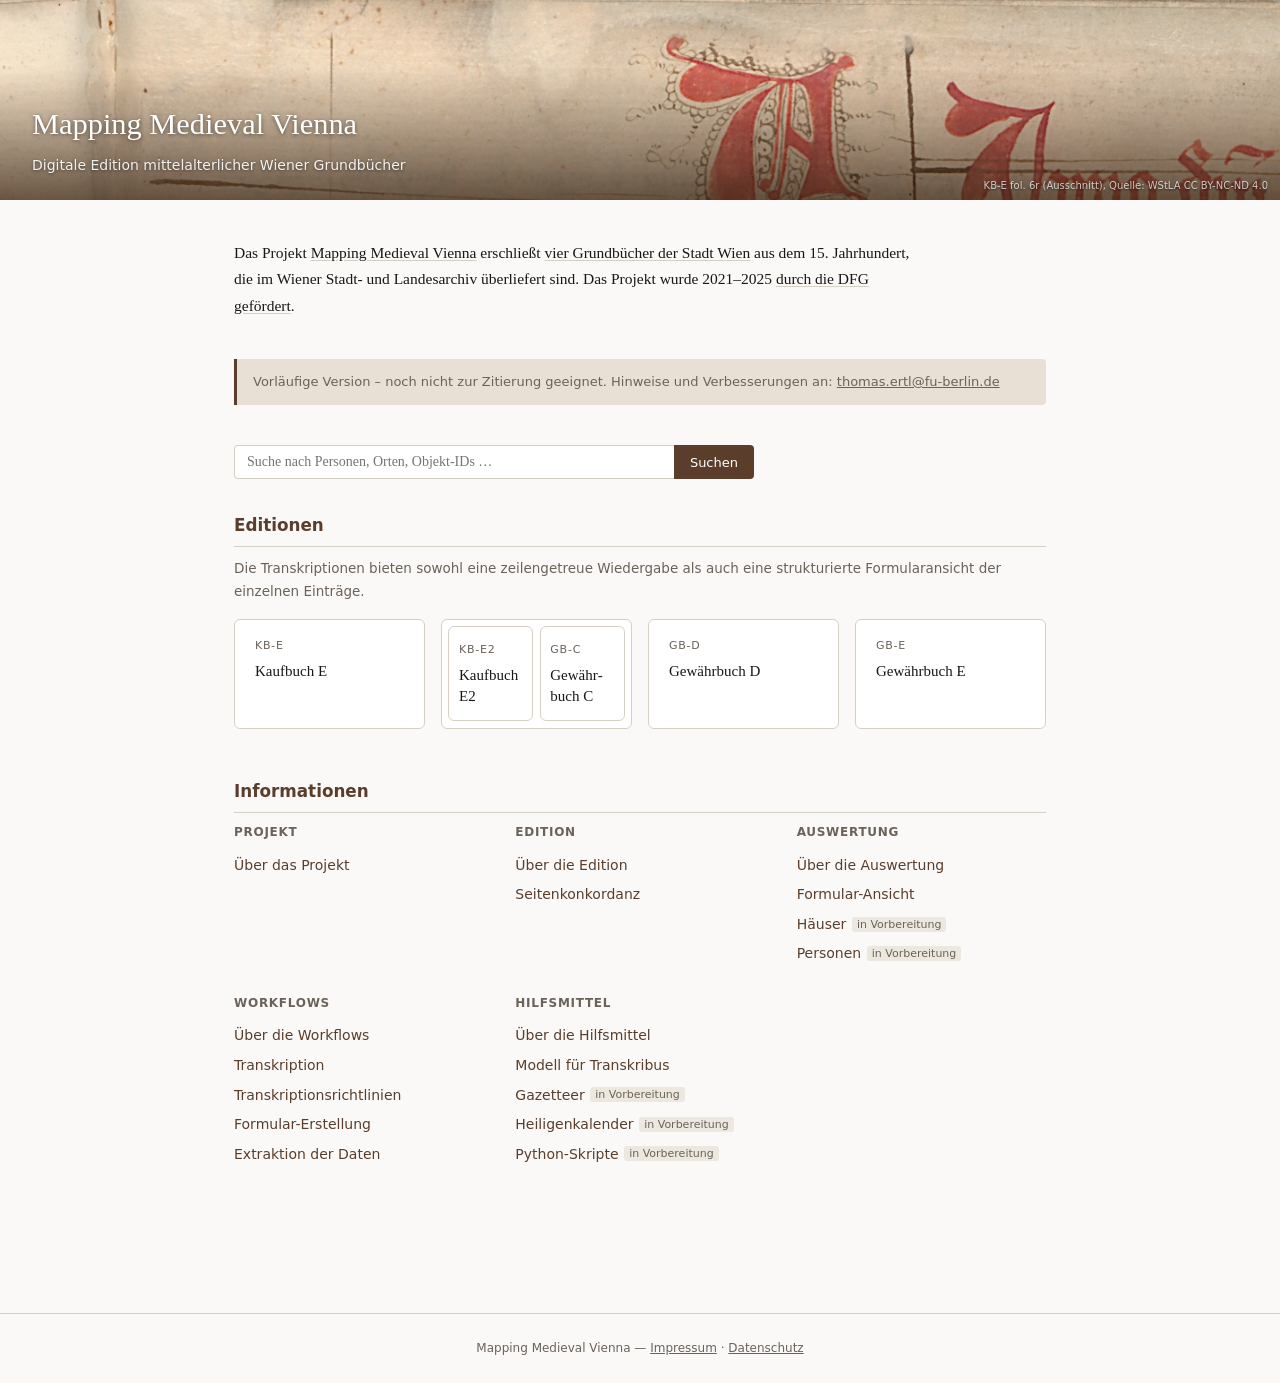
==== index.html @ 6503a749 "korrigierte Links" ====
<!DOCTYPE html>
<html lang="de">
<head>
  <meta charset="UTF-8">
  <meta name="viewport" content="width=device-width, initial-scale=1">
  <title>Mapping Medieval Vienna</title>
  <style>
    :root {
      --accent: #5a3e2b;
      --accent-light: #e8e0d5;
      --border: #d6d0c4;
      --muted: #6b6259;
      --font: Georgia, 'Times New Roman', serif;
      --font-ui: system-ui, -apple-system, sans-serif;
    }
    *, *::before, *::after { box-sizing: border-box; margin: 0; padding: 0; }
    body { font-family: var(--font); background: #faf9f7; color: #1a1714; line-height: 1.7; }

    /* ── Header: image with text overlay ── */
    header {
      position: relative;
      color: #fff;
    }
    .header-image {
      width: 100%;
      display: block;
      height: 200px;
      object-fit: cover;
      object-position: center 30%;
    }
    .header-text {
      position: absolute;
      bottom: 0; left: 0; right: 0;
      padding: 2rem 2rem 1.4rem;
      background: linear-gradient(to bottom, transparent 0%, rgba(50, 30, 15, 0.72) 100%);
    }
    .header-caption {
      position: absolute;
      bottom: 0.4rem; right: 0.75rem;
      font-family: var(--font-ui); font-size: 10px;
      color: rgba(255,255,255,0.75);
      text-shadow: 0 1px 2px rgba(0,0,0,0.6);
    }
    header h1 { font-size: 1.9rem; font-weight: normal; text-shadow: 0 1px 4px rgba(0,0,0,0.5); }
    header p  { margin-top: 0.2rem; font-family: var(--font-ui); font-size: 14px; opacity: 0.9; text-shadow: 0 1px 3px rgba(0,0,0,0.5); }

    main { max-width: 860px; margin: 2.5rem auto; padding: 0 1.5rem 4rem; }

    /* ── Intro ── */
    .intro {
      font-size: 15.5px;
      margin-bottom: 2.5rem;
      max-width: 680px;
    }
    .intro p + p { margin-top: 0.8rem; }
    .intro a {
      color: inherit;
      text-decoration: underline;
      text-decoration-color: var(--border);
      text-underline-offset: 2px;
    }
    .intro a:hover { text-decoration-color: var(--accent); }

    .notice {
      background: var(--accent-light); border-left: 3px solid var(--accent);
      padding: 0.75rem 1rem; font-family: var(--font-ui); font-size: 13px;
      color: var(--muted); border-radius: 0 4px 4px 0; margin-bottom: 2.5rem;
    }
    .notice a { color: var(--muted); }

    h2 {
      font-size: 1.05rem; font-family: var(--font-ui); font-weight: 600;
      color: var(--accent); margin-bottom: 0.6rem; padding-bottom: 0.4rem;
      border-bottom: 1px solid var(--border);
    }
    .section-intro {
      font-family: var(--font-ui); font-size: 13.5px; color: var(--muted);
      margin-bottom: 1rem;
    }

    /* ── Editions grid ── */
    .editions {
      display: grid;
      grid-template-columns: repeat(auto-fit, minmax(190px, 1fr));
      gap: 1rem; margin-bottom: 3rem;
    }
    .edition-card {
      display: block; text-decoration: none; background: #fff;
      border: 1px solid var(--border); border-radius: 6px;
      padding: 1.1rem 1.25rem;
      transition: border-color 0.15s, box-shadow 0.15s;
    }
    .edition-card:hover { border-color: var(--accent); box-shadow: 0 2px 8px rgba(90,62,43,0.1); }
    .edition-card .sigel { font-family: var(--font-ui); font-size: 11px; text-transform: uppercase; letter-spacing: 0.07em; color: var(--muted); margin-bottom: 0.35rem; }
    .edition-card .title { font-size: 15px; color: #1a1714; line-height: 1.4; }

    /* ── Edition group (two books in one file) ── */
    .edition-group {
      border: 1px solid var(--border);
      border-radius: 6px;
      background: #fff;
      padding: 0.4rem;
      min-width: 0;
    }
    .edition-group-cards {
      display: grid;
      grid-template-columns: 1fr 1fr;
      gap: 0.4rem;
    }
    .edition-group .edition-card {
      padding: 0.85rem 0.6rem;
      margin: 0;
      min-width: 0;
    }
    .edition-group .edition-card .title {
      word-break: break-word;
      hyphens: auto;
    }
    .info-sections {
      display: grid;
      grid-template-columns: repeat(auto-fit, minmax(220px, 1fr));
      gap: 1.5rem 2rem;
      margin-bottom: 2rem;
    }
    .info-section h3 {
      font-family: var(--font-ui); font-size: 12px; text-transform: uppercase;
      letter-spacing: 0.06em; color: var(--muted); margin-bottom: 0.5rem;
    }
    .info-section ul { list-style: none; }
    .info-section li { margin-bottom: 0.15rem; }
    .info-section a {
      font-family: var(--font-ui); font-size: 14px; color: var(--accent);
      text-decoration: none;
    }
    .info-section a:hover { text-decoration: underline; }
    .wip {
      font-size: 11px; color: var(--muted); background: #ece8e0;
      border-radius: 3px; padding: 1px 5px; margin-left: 0.35rem;
      vertical-align: middle; white-space: nowrap;
    }


    /* ── Quick search bar ── */
    .search-bar-wrap { margin-bottom: 2rem; }
    #quick-search { display: flex; gap: 0; max-width: 520px; }
    #quick-search input {
      flex: 1;
      font-family: var(--font);
      font-size: 14px;
      padding: 0.5rem 0.75rem;
      border: 1px solid var(--border);
      border-right: none;
      border-radius: 4px 0 0 4px;
      background: #fff;
      color: #1a1714;
    }
    #quick-search input:focus { outline: none; border-color: var(--accent); }
    #quick-search button {
      font-family: var(--font-ui);
      font-size: 13px;
      padding: 0.5rem 1rem;
      background: var(--accent);
      color: #fff;
      border: none;
      border-radius: 0 4px 4px 0;
      cursor: pointer;
      white-space: nowrap;
    }
    #quick-search button:hover { background: #4a3020; }
    /* ── Footer ── */
    footer {
      margin-top: 3rem; padding: 1.5rem; border-top: 1px solid var(--border);
      font-family: var(--font-ui); font-size: 12px; color: var(--muted); text-align: center;
    }
    footer a { color: var(--muted); }
  </style>
</head>
<body>

<header>
  <img class="header-image" src="anno-domini.jpg" alt="Initiale aus einem Wiener Grundbuch des 15. Jahrhunderts">
  <div class="header-text">
    <h1>Mapping Medieval Vienna</h1>
    <p>Digitale Edition mittelalterlicher Wiener Grundbücher</p>
  </div>
  <div class="header-caption">KB-E fol. 6r (Ausschnitt), Quelle: WStLA CC BY-NC-ND 4.0</div>
</header>

<main>
  <div class="intro">
    <p>Das Projekt <a href="info.html?p=projekt/index">Mapping Medieval Vienna</a> erschließt 
    <a href="info.html?p=edition/ueber-die-edition">vier Grundbücher der Stadt Wien</a> aus dem
    15. Jahrhundert, die im Wiener Stadt- und Landesarchiv überliefert sind.
    Das Projekt wurde 2021–2025 
    <a href="https://gepris.dfg.de/gepris/projekt/460256739">durch die DFG gefördert</a>.</p>
  </div>

  <div class="notice">
    Vorläufige Version – noch nicht zur Zitierung geeignet.
    Hinweise und Verbesserungen an: <a href="mailto:thomas.ertl@fu-berlin.de">thomas.ertl@fu-berlin.de</a>
  </div>

  <div class="search-bar-wrap">
    <form id="quick-search" action="search.html" method="get" autocomplete="off">
      <input type="search" name="q" placeholder="Suche nach Personen, Orten, Objekt-IDs …" aria-label="Suche">
      <button type="submit">Suchen</button>
    </form>
  </div>

    <h2>Editionen</h2>
  <p class="section-intro">Die Transkriptionen bieten sowohl eine zeilengetreue Wiedergabe als auch eine strukturierte Formularansicht der einzelnen Einträge.</p>
  <div class="editions">
    <a class="edition-card" href="viewer.html?e=KB-E">
      <div class="sigel">KB-E</div>
      <div class="title">Kaufbuch E</div>
    </a>
    <div class="edition-group">
      <div class="edition-group-cards">
        <a class="edition-card" href="viewer.html?e=KB-E2_GB-C#3">
          <div class="sigel">KB-E2</div>
          <div class="title">Kaufbuch E2</div>
        </a>
        <a class="edition-card" href="viewer.html?e=KB-E2_GB-C#81">
          <div class="sigel">GB-C</div>
          <div class="title">Ge&shy;währ&shy;buch C</div>
        </a>
      </div>
    </div>    <a class="edition-card" href="viewer.html?e=GB-D">
      <div class="sigel">GB-D</div>
      <div class="title">Gewährbuch D</div>
    </a>
    <a class="edition-card" href="viewer.html?e=GB-E">
      <div class="sigel">GB-E</div>
      <div class="title">Gewährbuch E</div>
    </a>
  </div>

  <h2>Informationen</h2>
  <div class="info-sections">

    <div class="info-section">
      <h3>Projekt</h3>
      <ul>
        <li><a href="info.html?p=projekt/index">Über das Projekt</a></li>
      </ul>
    </div>

    <div class="info-section">
      <h3>Edition</h3>
      <ul>
        <li><a href="info.html?p=edition/ueber-die-edition">Über die Edition</a></li>
        <li><a href="info.html?p=edition/seitenkonkordanz">Seitenkonkordanz</a></li>
      </ul>
    </div>

    <div class="info-section">
      <h3>Auswertung</h3>
      <ul>
        <li><a href="info.html?p=auswertung/ueber-die-auswertung">Über die Auswertung</a></li>
        <li><a href="info.html?p=auswertung/formular-ansicht">Formular-Ansicht</a></li>
        <li><a href="info.html?p=auswertung/haeuser">Häuser<span class="wip">in Vorbereitung</span></a></li>
        <li><a href="info.html?p=auswertung/personen">Personen<span class="wip">in Vorbereitung</span></a></li>
      </ul>
    </div>

    <div class="info-section">
      <h3>Workflows</h3>
      <ul>
        <li><a href="info.html?p=workflows/ueber-die-workflows">Über die Workflows</a></li>
        <li><a href="info.html?p=workflows/transkription">Transkription</a></li>
        <li><a href="info.html?p=workflows/transkriptionsrichtlinien">Transkriptionsrichtlinien</a></li>
        <li><a href="info.html?p=workflows/formular-erstellung">Formular-Erstellung</a></li>
        <li><a href="info.html?p=workflows/extraktion-der-daten">Extraktion der Daten</a></li>
      </ul>
    </div>

    <div class="info-section">
      <h3>Hilfsmittel</h3>
      <ul>
        <li><a href="info.html?p=hilfsmittel/ueber-die-hilfsmittel">Über die Hilfsmittel</a></li>
        <li><a href="info.html?p=hilfsmittel/modell-fuer-transkribus">Modell für Transkribus</a></li>
        <li><a href="info.html?p=hilfsmittel/gazetteer">Gazetteer<span class="wip">in Vorbereitung</span></a></li>
        <li><a href="info.html?p=hilfsmittel/heiligenkalender">Heiligenkalender<span class="wip">in Vorbereitung</span></a></li>
        <li><a href="info.html?p=hilfsmittel/python-skripte">Python-Skripte<span class="wip">in Vorbereitung</span></a></li>
      </ul>
    </div>

  </div>

</main>

<footer>
  Mapping Medieval Vienna —
  <a href="info.html?p=impressum">Impressum</a> ·
  <a href="info.html?p=datenschutz">Datenschutz</a>
</footer>

</body>
</html>
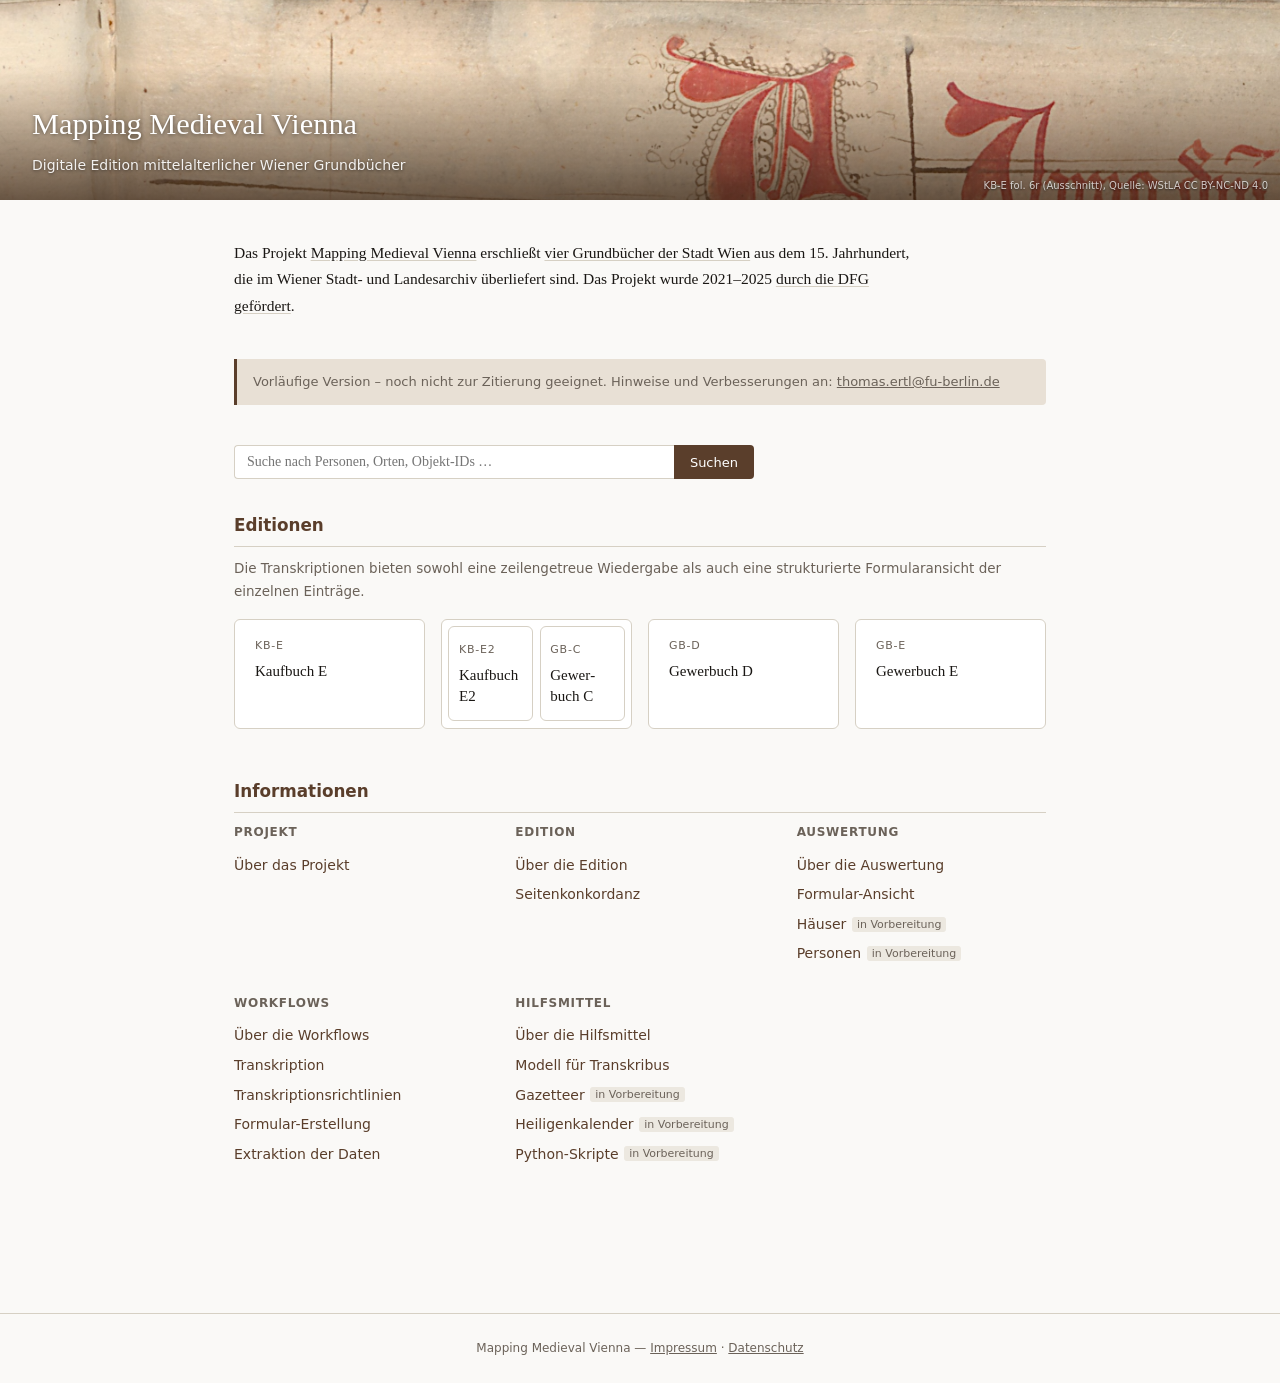
==== commit 790afb64: "vereinheitlichte Schreibweise Gewerbuch" ====
--- a/index.html
+++ b/index.html
@@ -222,16 +222,16 @@
         </a>
         <a class="edition-card" href="viewer.html?e=KB-E2_GB-C#81">
           <div class="sigel">GB-C</div>
-          <div class="title">Ge&shy;währ&shy;buch C</div>
+          <div class="title">Ge&shy;wer&shy;buch C</div>
         </a>
       </div>
     </div>    <a class="edition-card" href="viewer.html?e=GB-D">
       <div class="sigel">GB-D</div>
-      <div class="title">Gewährbuch D</div>
+      <div class="title">Gewerbuch D</div>
     </a>
     <a class="edition-card" href="viewer.html?e=GB-E">
       <div class="sigel">GB-E</div>
-      <div class="title">Gewährbuch E</div>
+      <div class="title">Gewerbuch E</div>
     </a>
   </div>
 
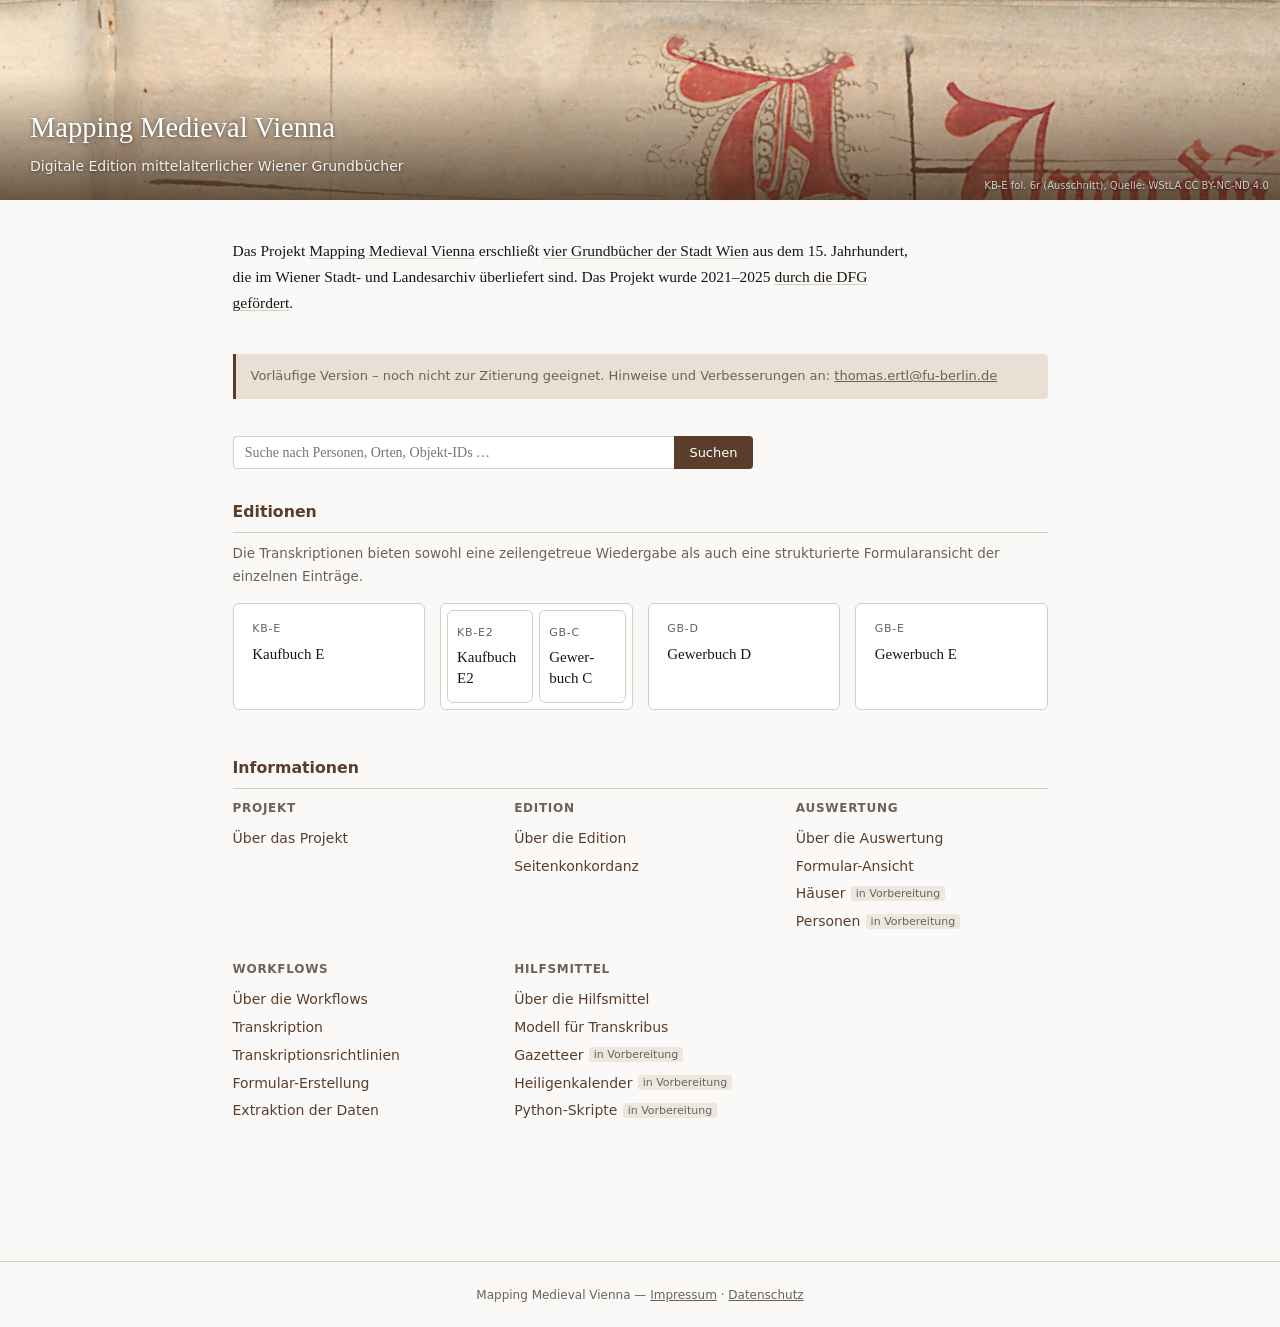
==== commit 50cb8d13: "CSS der Startseite auslagern" ====
--- a/index.html
+++ b/index.html
@@ -4,176 +4,8 @@
   <meta charset="UTF-8">
   <meta name="viewport" content="width=device-width, initial-scale=1">
   <title>Mapping Medieval Vienna</title>
-  <style>
-    :root {
-      --accent: #5a3e2b;
-      --accent-light: #e8e0d5;
-      --border: #d6d0c4;
-      --muted: #6b6259;
-      --font: Georgia, 'Times New Roman', serif;
-      --font-ui: system-ui, -apple-system, sans-serif;
-    }
-    *, *::before, *::after { box-sizing: border-box; margin: 0; padding: 0; }
-    body { font-family: var(--font); background: #faf9f7; color: #1a1714; line-height: 1.7; }
-
-    /* ── Header: image with text overlay ── */
-    header {
-      position: relative;
-      color: #fff;
-    }
-    .header-image {
-      width: 100%;
-      display: block;
-      height: 200px;
-      object-fit: cover;
-      object-position: center 30%;
-    }
-    .header-text {
-      position: absolute;
-      bottom: 0; left: 0; right: 0;
-      padding: 2rem 2rem 1.4rem;
-      background: linear-gradient(to bottom, transparent 0%, rgba(50, 30, 15, 0.72) 100%);
-    }
-    .header-caption {
-      position: absolute;
-      bottom: 0.4rem; right: 0.75rem;
-      font-family: var(--font-ui); font-size: 10px;
-      color: rgba(255,255,255,0.75);
-      text-shadow: 0 1px 2px rgba(0,0,0,0.6);
-    }
-    header h1 { font-size: 1.9rem; font-weight: normal; text-shadow: 0 1px 4px rgba(0,0,0,0.5); }
-    header p  { margin-top: 0.2rem; font-family: var(--font-ui); font-size: 14px; opacity: 0.9; text-shadow: 0 1px 3px rgba(0,0,0,0.5); }
-
-    main { max-width: 860px; margin: 2.5rem auto; padding: 0 1.5rem 4rem; }
-
-    /* ── Intro ── */
-    .intro {
-      font-size: 15.5px;
-      margin-bottom: 2.5rem;
-      max-width: 680px;
-    }
-    .intro p + p { margin-top: 0.8rem; }
-    .intro a {
-      color: inherit;
-      text-decoration: underline;
-      text-decoration-color: var(--border);
-      text-underline-offset: 2px;
-    }
-    .intro a:hover { text-decoration-color: var(--accent); }
-
-    .notice {
-      background: var(--accent-light); border-left: 3px solid var(--accent);
-      padding: 0.75rem 1rem; font-family: var(--font-ui); font-size: 13px;
-      color: var(--muted); border-radius: 0 4px 4px 0; margin-bottom: 2.5rem;
-    }
-    .notice a { color: var(--muted); }
-
-    h2 {
-      font-size: 1.05rem; font-family: var(--font-ui); font-weight: 600;
-      color: var(--accent); margin-bottom: 0.6rem; padding-bottom: 0.4rem;
-      border-bottom: 1px solid var(--border);
-    }
-    .section-intro {
-      font-family: var(--font-ui); font-size: 13.5px; color: var(--muted);
-      margin-bottom: 1rem;
-    }
-
-    /* ── Editions grid ── */
-    .editions {
-      display: grid;
-      grid-template-columns: repeat(auto-fit, minmax(190px, 1fr));
-      gap: 1rem; margin-bottom: 3rem;
-    }
-    .edition-card {
-      display: block; text-decoration: none; background: #fff;
-      border: 1px solid var(--border); border-radius: 6px;
-      padding: 1.1rem 1.25rem;
-      transition: border-color 0.15s, box-shadow 0.15s;
-    }
-    .edition-card:hover { border-color: var(--accent); box-shadow: 0 2px 8px rgba(90,62,43,0.1); }
-    .edition-card .sigel { font-family: var(--font-ui); font-size: 11px; text-transform: uppercase; letter-spacing: 0.07em; color: var(--muted); margin-bottom: 0.35rem; }
-    .edition-card .title { font-size: 15px; color: #1a1714; line-height: 1.4; }
-
-    /* ── Edition group (two books in one file) ── */
-    .edition-group {
-      border: 1px solid var(--border);
-      border-radius: 6px;
-      background: #fff;
-      padding: 0.4rem;
-      min-width: 0;
-    }
-    .edition-group-cards {
-      display: grid;
-      grid-template-columns: 1fr 1fr;
-      gap: 0.4rem;
-    }
-    .edition-group .edition-card {
-      padding: 0.85rem 0.6rem;
-      margin: 0;
-      min-width: 0;
-    }
-    .edition-group .edition-card .title {
-      word-break: break-word;
-      hyphens: auto;
-    }
-    .info-sections {
-      display: grid;
-      grid-template-columns: repeat(auto-fit, minmax(220px, 1fr));
-      gap: 1.5rem 2rem;
-      margin-bottom: 2rem;
-    }
-    .info-section h3 {
-      font-family: var(--font-ui); font-size: 12px; text-transform: uppercase;
-      letter-spacing: 0.06em; color: var(--muted); margin-bottom: 0.5rem;
-    }
-    .info-section ul { list-style: none; }
-    .info-section li { margin-bottom: 0.15rem; }
-    .info-section a {
-      font-family: var(--font-ui); font-size: 14px; color: var(--accent);
-      text-decoration: none;
-    }
-    .info-section a:hover { text-decoration: underline; }
-    .wip {
-      font-size: 11px; color: var(--muted); background: #ece8e0;
-      border-radius: 3px; padding: 1px 5px; margin-left: 0.35rem;
-      vertical-align: middle; white-space: nowrap;
-    }
-
-
-    /* ── Quick search bar ── */
-    .search-bar-wrap { margin-bottom: 2rem; }
-    #quick-search { display: flex; gap: 0; max-width: 520px; }
-    #quick-search input {
-      flex: 1;
-      font-family: var(--font);
-      font-size: 14px;
-      padding: 0.5rem 0.75rem;
-      border: 1px solid var(--border);
-      border-right: none;
-      border-radius: 4px 0 0 4px;
-      background: #fff;
-      color: #1a1714;
-    }
-    #quick-search input:focus { outline: none; border-color: var(--accent); }
-    #quick-search button {
-      font-family: var(--font-ui);
-      font-size: 13px;
-      padding: 0.5rem 1rem;
-      background: var(--accent);
-      color: #fff;
-      border: none;
-      border-radius: 0 4px 4px 0;
-      cursor: pointer;
-      white-space: nowrap;
-    }
-    #quick-search button:hover { background: #4a3020; }
-    /* ── Footer ── */
-    footer {
-      margin-top: 3rem; padding: 1.5rem; border-top: 1px solid var(--border);
-      font-family: var(--font-ui); font-size: 12px; color: var(--muted); text-align: center;
-    }
-    footer a { color: var(--muted); }
-  </style>
+  <link rel="stylesheet" href="css/base.css">
+  <link rel="stylesheet" href="css/index.css">
 </head>
 <body>
 
@@ -202,12 +34,12 @@
 
   <div class="search-bar-wrap">
     <form id="quick-search" action="search.html" method="get" autocomplete="off">
-      <input type="search" name="q" placeholder="Suche nach Personen, Orten, Objekt-IDs …" aria-label="Suche">
+      <input type="search" name="fuzzy" placeholder="Suche nach Personen, Orten, Objekt-IDs …" aria-label="Suche">
       <button type="submit">Suchen</button>
     </form>
   </div>
 
-    <h2>Editionen</h2>
+  <h2>Editionen</h2>
   <p class="section-intro">Die Transkriptionen bieten sowohl eine zeilengetreue Wiedergabe als auch eine strukturierte Formularansicht der einzelnen Einträge.</p>
   <div class="editions">
     <a class="edition-card" href="viewer.html?e=KB-E">
@@ -225,7 +57,8 @@
           <div class="title">Ge&shy;wer&shy;buch C</div>
         </a>
       </div>
-    </div>    <a class="edition-card" href="viewer.html?e=GB-D">
+    </div>
+    <a class="edition-card" href="viewer.html?e=GB-D">
       <div class="sigel">GB-D</div>
       <div class="title">Gewerbuch D</div>
     </a>
--- a/css/base.css
+++ b/css/base.css
@@ -0,0 +1,39 @@
+:root {
+  --col-bg: #faf9f7;
+  --col-border: #d6d0c4;
+  --col-accent: #5a3e2b;
+  --col-accent-light: #e8e0d5;
+  --col-text: #1a1714;
+  --col-muted: #6b6259;
+  --font-main: Georgia, 'Times New Roman', serif;
+  --font-ui: system-ui, -apple-system, sans-serif;
+  --nav-w: 200px;
+  --header-h: 52px;
+}
+
+*, *::before, *::after { box-sizing: border-box; margin: 0; padding: 0; }
+
+html, body {
+  height: 100%;
+  font-family: var(--font-main);
+  background: var(--col-bg);
+  color: var(--col-text);
+  font-size: 15px;
+  line-height: 1.65;
+}
+
+/* ── Header ── */
+#site-header {
+  position: fixed; top: 0; left: 0; right: 0;
+  height: var(--header-h);
+  background: var(--col-accent);
+  color: #fff;
+  display: flex; align-items: center;
+  padding: 0 1.25rem;
+  gap: 1rem;
+  z-index: 100;
+}
+#site-header a { color: #fff; text-decoration: none; font-family: var(--font-ui); font-size: 14px; opacity: 0.8; }
+#site-header a:hover { opacity: 1; }
+#site-title { font-size: 15px; font-weight: 600; font-family: var(--font-ui); white-space: nowrap; }
+#header-sep { flex: 1; }
--- a/css/index.css
+++ b/css/index.css
@@ -0,0 +1,164 @@
+/* ── Layout ── */
+body { line-height: 1.7; }
+
+main { max-width: 860px; margin: 2.5rem auto; padding: 0 1.5rem 4rem; }
+
+/* ── Header: image with text overlay ── */
+header {
+  position: relative;
+  color: #fff;
+}
+.header-image {
+  width: 100%;
+  display: block;
+  height: 200px;
+  object-fit: cover;
+  object-position: center 30%;
+}
+.header-text {
+  position: absolute;
+  bottom: 0; left: 0; right: 0;
+  padding: 2rem 2rem 1.4rem;
+  background: linear-gradient(to bottom, transparent 0%, rgba(50, 30, 15, 0.72) 100%);
+}
+.header-caption {
+  position: absolute;
+  bottom: 0.4rem; right: 0.75rem;
+  font-family: var(--font-ui); font-size: 10px;
+  color: rgba(255,255,255,0.75);
+  text-shadow: 0 1px 2px rgba(0,0,0,0.6);
+}
+header h1 { font-size: 1.9rem; font-weight: normal; text-shadow: 0 1px 4px rgba(0,0,0,0.5); }
+header p  { margin-top: 0.2rem; font-family: var(--font-ui); font-size: 14px; opacity: 0.9; text-shadow: 0 1px 3px rgba(0,0,0,0.5); }
+
+/* ── Intro ── */
+.intro {
+  font-size: 15.5px;
+  margin-bottom: 2.5rem;
+  max-width: 680px;
+}
+.intro p + p { margin-top: 0.8rem; }
+.intro a {
+  color: inherit;
+  text-decoration: underline;
+  text-decoration-color: var(--col-border);
+  text-underline-offset: 2px;
+}
+.intro a:hover { text-decoration-color: var(--col-accent); }
+
+/* ── Notice ── */
+.notice {
+  background: var(--col-accent-light); border-left: 3px solid var(--col-accent);
+  padding: 0.75rem 1rem; font-family: var(--font-ui); font-size: 13px;
+  color: var(--col-muted); border-radius: 0 4px 4px 0; margin-bottom: 2.5rem;
+}
+.notice a { color: var(--col-muted); }
+
+/* ── Section headings ── */
+h2 {
+  font-size: 1.05rem; font-family: var(--font-ui); font-weight: 600;
+  color: var(--col-accent); margin-bottom: 0.6rem; padding-bottom: 0.4rem;
+  border-bottom: 1px solid var(--col-border);
+}
+.section-intro {
+  font-family: var(--font-ui); font-size: 13.5px; color: var(--col-muted);
+  margin-bottom: 1rem;
+}
+
+/* ── Editions grid ── */
+.editions {
+  display: grid;
+  grid-template-columns: repeat(auto-fit, minmax(190px, 1fr));
+  gap: 1rem; margin-bottom: 3rem;
+}
+.edition-card {
+  display: block; text-decoration: none; background: #fff;
+  border: 1px solid var(--col-border); border-radius: 6px;
+  padding: 1.1rem 1.25rem;
+  transition: border-color 0.15s, box-shadow 0.15s;
+}
+.edition-card:hover { border-color: var(--col-accent); box-shadow: 0 2px 8px rgba(90,62,43,0.1); }
+.edition-card .sigel { font-family: var(--font-ui); font-size: 11px; text-transform: uppercase; letter-spacing: 0.07em; color: var(--col-muted); margin-bottom: 0.35rem; }
+.edition-card .title { font-size: 15px; color: var(--col-text); line-height: 1.4; }
+
+/* ── Edition group (two books in one file) ── */
+.edition-group {
+  border: 1px solid var(--col-border);
+  border-radius: 6px;
+  background: #fff;
+  padding: 0.4rem;
+  min-width: 0;
+}
+.edition-group-cards {
+  display: grid;
+  grid-template-columns: 1fr 1fr;
+  gap: 0.4rem;
+}
+.edition-group .edition-card {
+  padding: 0.85rem 0.6rem;
+  margin: 0;
+  min-width: 0;
+}
+.edition-group .edition-card .title {
+  word-break: break-word;
+  hyphens: auto;
+}
+
+/* ── Info sections ── */
+.info-sections {
+  display: grid;
+  grid-template-columns: repeat(auto-fit, minmax(220px, 1fr));
+  gap: 1.5rem 2rem;
+  margin-bottom: 2rem;
+}
+.info-section h3 {
+  font-family: var(--font-ui); font-size: 12px; text-transform: uppercase;
+  letter-spacing: 0.06em; color: var(--col-muted); margin-bottom: 0.5rem;
+}
+.info-section ul { list-style: none; }
+.info-section li { margin-bottom: 0.15rem; }
+.info-section a {
+  font-family: var(--font-ui); font-size: 14px; color: var(--col-accent);
+  text-decoration: none;
+}
+.info-section a:hover { text-decoration: underline; }
+.wip {
+  font-size: 11px; color: var(--col-muted); background: #ece8e0;
+  border-radius: 3px; padding: 1px 5px; margin-left: 0.35rem;
+  vertical-align: middle; white-space: nowrap;
+}
+
+/* ── Quick search bar ── */
+.search-bar-wrap { margin-bottom: 2rem; }
+#quick-search { display: flex; gap: 0; max-width: 520px; }
+#quick-search input {
+  flex: 1;
+  font-family: var(--font-main);
+  font-size: 14px;
+  padding: 0.5rem 0.75rem;
+  border: 1px solid var(--col-border);
+  border-right: none;
+  border-radius: 4px 0 0 4px;
+  background: #fff;
+  color: var(--col-text);
+}
+#quick-search input:focus { outline: none; border-color: var(--col-accent); }
+#quick-search button {
+  font-family: var(--font-ui);
+  font-size: 13px;
+  padding: 0.5rem 1rem;
+  background: var(--col-accent);
+  color: #fff;
+  border: none;
+  border-radius: 0 4px 4px 0;
+  cursor: pointer;
+  white-space: nowrap;
+}
+#quick-search button:hover { background: #4a3020; }
+
+/* ── Footer ── */
+footer {
+  margin-top: 3rem; padding: 1.5rem; border-top: 1px solid var(--col-border);
+  font-family: var(--font-ui); font-size: 12px; color: var(--col-muted); text-align: center;
+}
+footer a { color: var(--col-muted); }
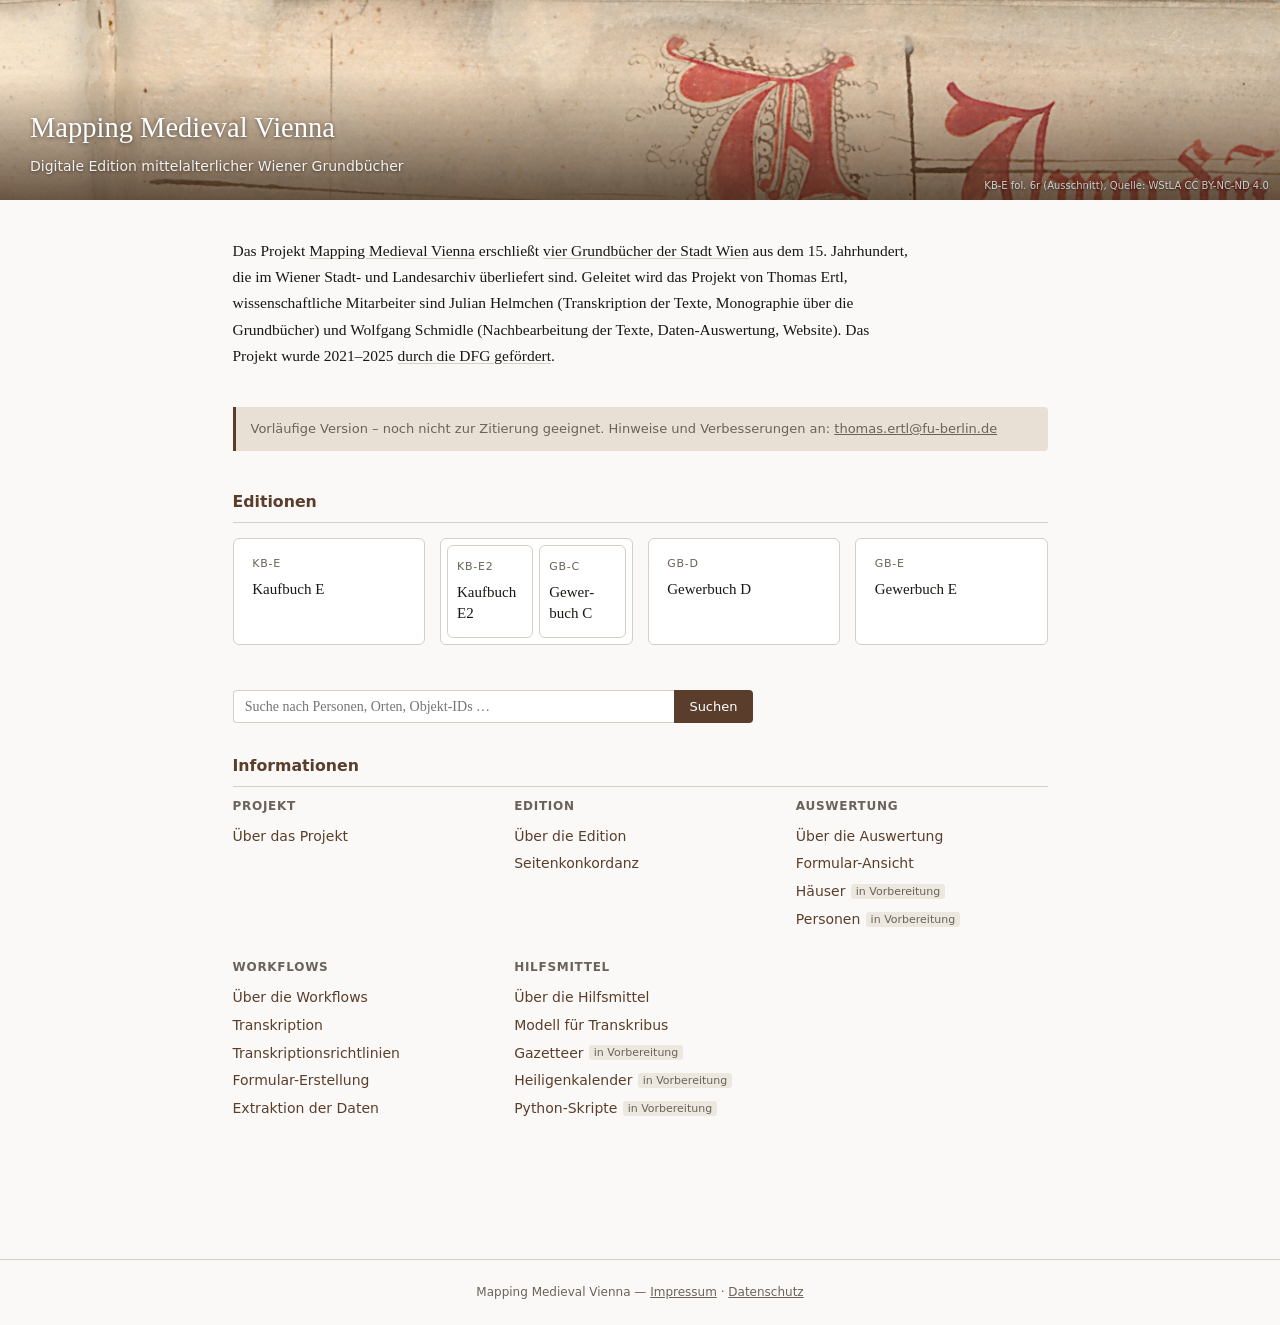
==== commit 706208d0: "erwähne die wiss. Mitarbeiter auf der Startseite" ====
--- a/index.html
+++ b/index.html
@@ -6,6 +6,7 @@
   <title>Mapping Medieval Vienna</title>
   <link rel="stylesheet" href="css/base.css">
   <link rel="stylesheet" href="css/index.css">
+  <meta name="google-site-verification" content="PkQpsX5D-S-4uLQ4yErrwiQcm6beGgzowtJSC74OO1g" />
 </head>
 <body>
 
@@ -23,8 +24,12 @@
     <p>Das Projekt <a href="info.html?p=projekt/index">Mapping Medieval Vienna</a> erschließt 
     <a href="info.html?p=edition/ueber-die-edition">vier Grundbücher der Stadt Wien</a> aus dem
     15. Jahrhundert, die im Wiener Stadt- und Landesarchiv überliefert sind.
+    Geleitet wird das Projekt von Thomas Ertl, 
+    wissenschaftliche Mitarbeiter sind Julian Helmchen (Transkription der Texte, Monographie über die Grundbücher) 
+    und Wolfgang Schmidle (Nachbearbeitung der Texte, Daten-Auswertung, Website).
     Das Projekt wurde 2021–2025 
-    <a href="https://gepris.dfg.de/gepris/projekt/460256739">durch die DFG gefördert</a>.</p>
+    <a href="https://gepris.dfg.de/gepris/projekt/460256739">durch die DFG gefördert</a>.
+    </p>
   </div>
 
   <div class="notice">
@@ -32,15 +37,8 @@
     Hinweise und Verbesserungen an: <a href="mailto:thomas.ertl@fu-berlin.de">thomas.ertl@fu-berlin.de</a>
   </div>
 
-  <div class="search-bar-wrap">
-    <form id="quick-search" action="search.html" method="get" autocomplete="off">
-      <input type="search" name="fuzzy" placeholder="Suche nach Personen, Orten, Objekt-IDs …" aria-label="Suche">
-      <button type="submit">Suchen</button>
-    </form>
-  </div>
-
   <h2>Editionen</h2>
-  <p class="section-intro">Die Transkriptionen bieten sowohl eine zeilengetreue Wiedergabe als auch eine strukturierte Formularansicht der einzelnen Einträge.</p>
+  <p class="section-intro"></p>
   <div class="editions">
     <a class="edition-card" href="viewer.html?e=KB-E">
       <div class="sigel">KB-E</div>
@@ -66,6 +64,13 @@
       <div class="sigel">GB-E</div>
       <div class="title">Gewerbuch E</div>
     </a>
+  </div>
+
+  <div class="search-bar-wrap">
+    <form id="quick-search" action="search.html" method="get" autocomplete="off">
+      <input type="search" name="fuzzy" placeholder="Suche nach Personen, Orten, Objekt-IDs …" aria-label="Suche">
+      <button type="submit">Suchen</button>
+    </form>
   </div>
 
   <h2>Informationen</h2>
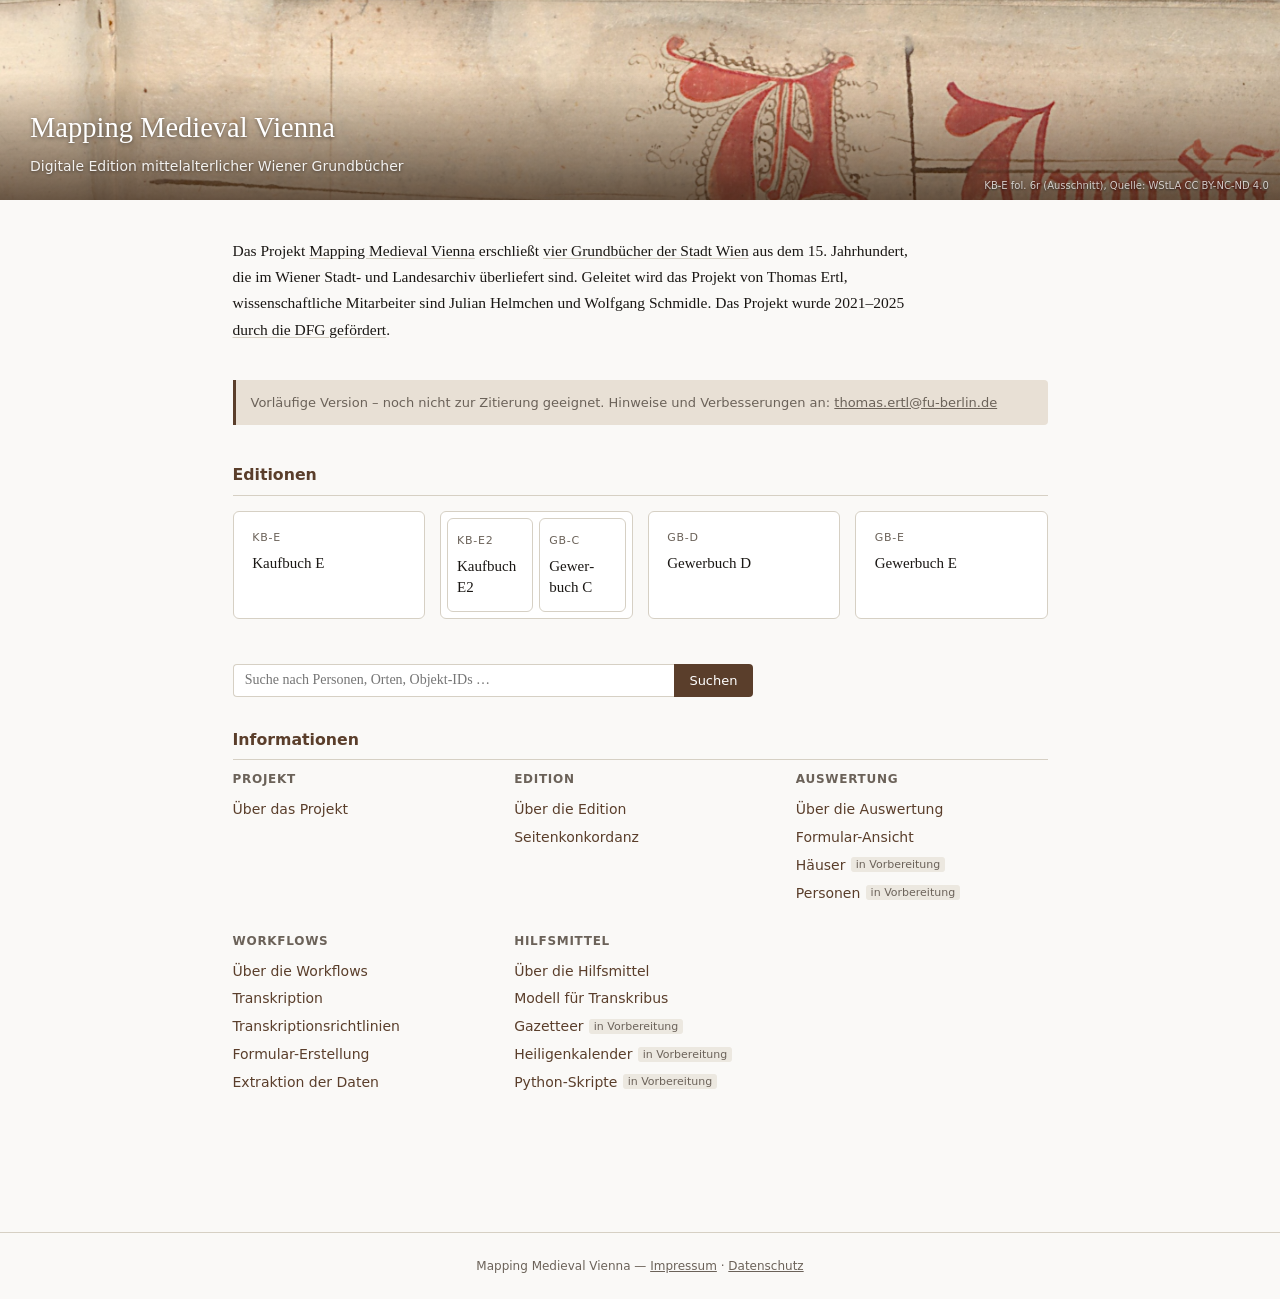
==== commit 551e802a: "ohne Klammern" ====
--- a/index.html
+++ b/index.html
@@ -25,8 +25,7 @@
     <a href="info.html?p=edition/ueber-die-edition">vier Grundbücher der Stadt Wien</a> aus dem
     15. Jahrhundert, die im Wiener Stadt- und Landesarchiv überliefert sind.
     Geleitet wird das Projekt von Thomas Ertl, 
-    wissenschaftliche Mitarbeiter sind Julian Helmchen (Transkription der Texte, Monographie über die Grundbücher) 
-    und Wolfgang Schmidle (Nachbearbeitung der Texte, Daten-Auswertung, Website).
+    wissenschaftliche Mitarbeiter sind Julian Helmchen und Wolfgang Schmidle.
     Das Projekt wurde 2021–2025 
     <a href="https://gepris.dfg.de/gepris/projekt/460256739">durch die DFG gefördert</a>.
     </p>
